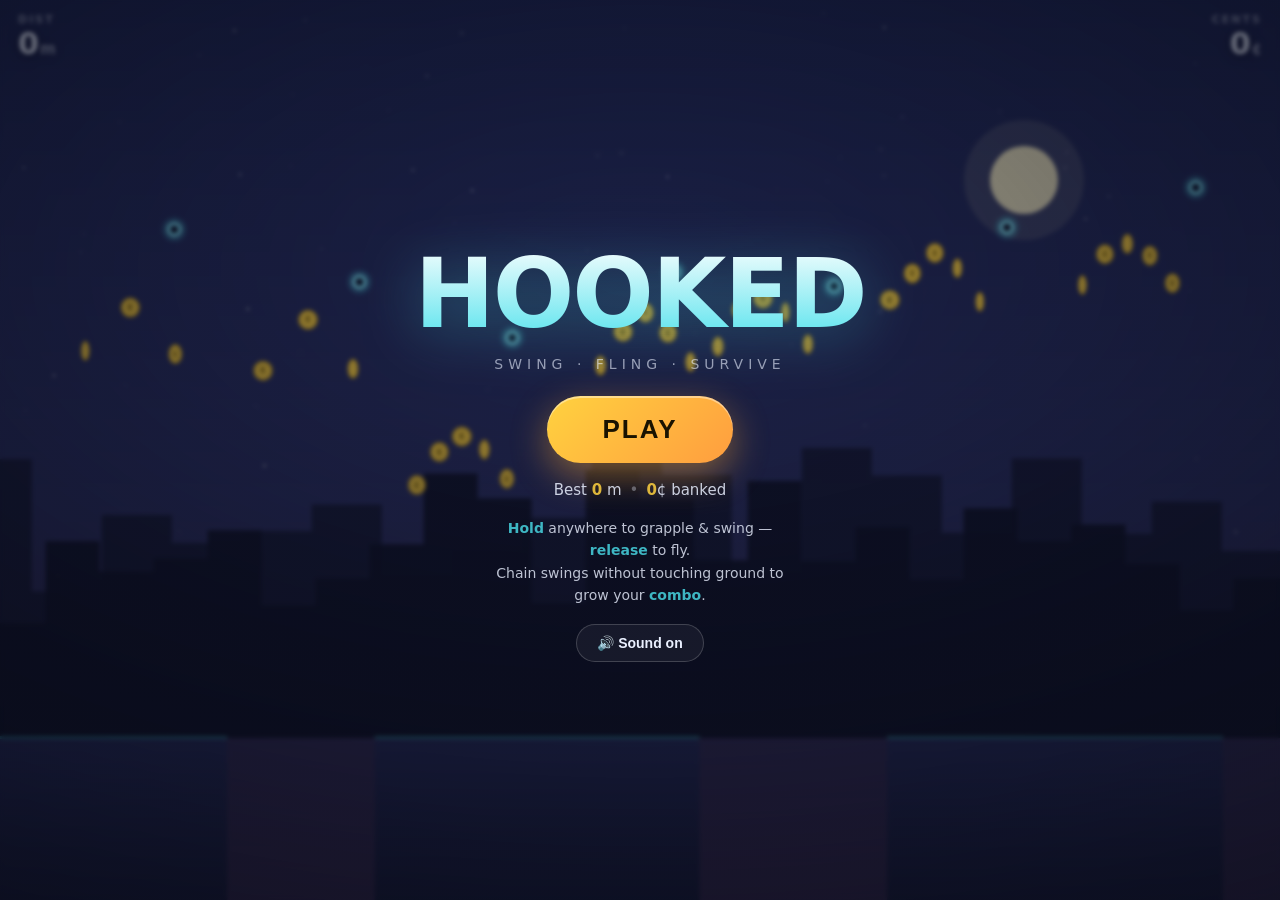
==== index.html @ 2c0d4378 "HOOKED: original endless grapple-swing arcade game A from-scratch, mobile-first canvas game (no fram" ====
<!DOCTYPE html>
<html lang="en">
<head>
  <meta charset="UTF-8" />
  <meta name="viewport" content="width=device-width, initial-scale=1.0, maximum-scale=1.0, user-scalable=no, viewport-fit=cover" />
  <meta name="theme-color" content="#0d1020" />
  <meta name="apple-mobile-web-app-capable" content="yes" />
  <meta name="mobile-web-app-capable" content="yes" />
  <meta name="apple-mobile-web-app-status-bar-style" content="black-translucent" />
  <meta name="description" content="HOOKED — fling yourself across an endless skyline on grappling tethers. Hold to swing, release to fly. One more go." />
  <title>HOOKED</title>
  <link rel="manifest" href="manifest.webmanifest" />
  <link rel="icon" href="icons/icon.svg" type="image/svg+xml" />
  <link rel="apple-touch-icon" href="icons/icon.svg" />
  <link rel="stylesheet" href="style.css" />
</head>
<body>
  <div id="game">
    <canvas id="canvas"></canvas>

    <!-- In-game HUD -->
    <div class="hud" id="hud">
      <div class="hud-row">
        <div class="stat">
          <span class="stat-label">DIST</span>
          <span class="stat-value" id="distVal">0<small>m</small></span>
        </div>
        <div class="stat stat-center">
          <span class="combo-chip hidden" id="comboChip">x1</span>
        </div>
        <div class="stat stat-right">
          <span class="stat-label">CENTS</span>
          <span class="stat-value" id="centsVal">0<small>¢</small></span>
        </div>
      </div>
    </div>

    <!-- Start / Menu -->
    <div class="overlay" id="menu">
      <div class="logo">
        <span class="logo-main">HOOKED</span>
        <span class="logo-sub">swing · fling · survive</span>
      </div>
      <button class="play-btn" id="playBtn">PLAY</button>
      <div class="best-line">
        <span>Best <b id="bestDist">0</b> m</span>
        <span class="dot">•</span>
        <span><b id="bestCents">0</b>¢ banked</span>
      </div>
      <div class="how">
        <b>Hold</b> anywhere to grapple &amp; swing — <b>release</b> to fly.<br/>
        Chain swings without touching ground to grow your <b>combo</b>.
      </div>
      <button class="ghost-btn" id="muteBtn">🔊 Sound on</button>
    </div>

    <!-- Game over -->
    <div class="overlay hidden" id="gameover">
      <div class="go-title" id="goTitle">DOWN YOU GO</div>
      <div class="go-stats">
        <div class="go-stat"><span id="goDist">0</span><small>meters</small></div>
        <div class="go-stat"><span id="goCents">0</span><small>cents</small></div>
        <div class="go-stat"><span id="goCombo">x1</span><small>best chain</small></div>
      </div>
      <div class="go-best hidden" id="goBest">★ NEW BEST ★</div>
      <button class="play-btn" id="retryBtn">GO AGAIN</button>
      <button class="ghost-btn" id="shareBtn">Share score</button>
    </div>

    <div class="hint hidden" id="releaseHint">release!</div>
  </div>

  <button class="install-btn hidden" id="installBtn">⤓ Install</button>
  <div class="toast" id="toast" role="status" aria-live="polite"></div>

  <script src="game.js"></script>
</body>
</html>
---- style.css ----
:root {
  --bg: #0d1020;
  --ink: #eaf0ff;
  --accent: #ffd23f;
  --accent2: #4be1ec;
  --danger: #ff5d73;
  --safe: 0px;
}

* { margin: 0; padding: 0; box-sizing: border-box; -webkit-tap-highlight-color: transparent; }

html, body {
  height: 100%;
  background: var(--bg);
  color: var(--ink);
  font-family: -apple-system, BlinkMacSystemFont, "Segoe UI", system-ui, sans-serif;
  overflow: hidden;
  overscroll-behavior: none;
  touch-action: none;
  user-select: none;
  -webkit-user-select: none;
}

#game {
  position: fixed;
  inset: 0;
  overflow: hidden;
}

#canvas {
  position: absolute;
  inset: 0;
  width: 100%;
  height: 100%;
  display: block;
  touch-action: none;
}

/* ---------- HUD ---------- */
.hud {
  position: absolute;
  top: 0; left: 0; right: 0;
  padding: calc(env(safe-area-inset-top) + 14px) 18px 0;
  pointer-events: none;
  z-index: 5;
}
.hud-row { display: flex; align-items: flex-start; justify-content: space-between; }
.stat { display: flex; flex-direction: column; line-height: 1; }
.stat-center { flex: 1; align-items: center; }
.stat-right { align-items: flex-end; }
.stat-label {
  font-size: 11px; letter-spacing: 2px; font-weight: 700;
  opacity: .55; margin-bottom: 4px;
}
.stat-value {
  font-size: 30px; font-weight: 800;
  font-variant-numeric: tabular-nums;
  text-shadow: 0 2px 12px rgba(0,0,0,.5);
}
.stat-value small { font-size: 15px; opacity: .6; margin-left: 1px; }

.combo-chip {
  margin-top: 2px;
  padding: 6px 14px;
  border-radius: 999px;
  background: linear-gradient(135deg, var(--accent), #ff9d3f);
  color: #2a1d00;
  font-weight: 900;
  font-size: 20px;
  box-shadow: 0 6px 20px rgba(255,160,40,.45);
  transform-origin: center;
  animation: pop .25s ease;
}
@keyframes pop { 0% { transform: scale(.4); } 60% { transform: scale(1.25); } 100% { transform: scale(1); } }

/* ---------- Overlays ---------- */
.overlay {
  position: absolute;
  inset: 0;
  z-index: 10;
  display: flex;
  flex-direction: column;
  align-items: center;
  justify-content: center;
  gap: 18px;
  padding: 28px;
  text-align: center;
  background: radial-gradient(120% 90% at 50% 30%, rgba(13,16,32,.35), rgba(8,10,22,.86));
  backdrop-filter: blur(2px);
  -webkit-backdrop-filter: blur(2px);
  animation: fade .35s ease;
}
@keyframes fade { from { opacity: 0; } to { opacity: 1; } }

.logo { display: flex; flex-direction: column; align-items: center; gap: 6px; margin-bottom: 6px; }
.logo-main {
  font-size: clamp(54px, 18vw, 96px);
  font-weight: 900;
  letter-spacing: -2px;
  background: linear-gradient(180deg, #fff, var(--accent2));
  -webkit-background-clip: text; background-clip: text;
  color: transparent;
  filter: drop-shadow(0 8px 30px rgba(75,225,236,.35));
}
.logo-sub { font-size: 14px; letter-spacing: 5px; text-transform: uppercase; opacity: .6; }

.play-btn {
  pointer-events: auto;
  padding: 18px 56px;
  border: none;
  border-radius: 999px;
  font-size: 26px;
  font-weight: 900;
  letter-spacing: 2px;
  color: #1a1300;
  background: linear-gradient(135deg, var(--accent), #ff9d3f);
  box-shadow: 0 12px 36px rgba(255,170,50,.45), inset 0 2px 0 rgba(255,255,255,.4);
  cursor: pointer;
  transition: transform .12s ease, box-shadow .12s ease;
  animation: breathe 2.4s ease-in-out infinite;
}
.play-btn:active { transform: scale(.94); box-shadow: 0 6px 18px rgba(255,170,50,.4); }
@keyframes breathe { 0%,100% { transform: translateY(0); } 50% { transform: translateY(-5px); } }

.ghost-btn {
  pointer-events: auto;
  padding: 10px 20px;
  border: 1px solid rgba(255,255,255,.18);
  border-radius: 999px;
  background: rgba(255,255,255,.05);
  color: var(--ink);
  font-size: 14px; font-weight: 600;
  cursor: pointer;
}
.ghost-btn:active { background: rgba(255,255,255,.12); }

.best-line { font-size: 15px; opacity: .85; display: flex; gap: 8px; align-items: center; }
.best-line b { color: var(--accent); }
.best-line .dot { opacity: .4; }

.how { font-size: 14px; line-height: 1.6; opacity: .8; max-width: 320px; }
.how b { color: var(--accent2); }

/* ---------- Game over ---------- */
.go-title {
  font-size: clamp(34px, 11vw, 56px);
  font-weight: 900; letter-spacing: -1px;
  color: var(--danger);
  text-shadow: 0 6px 30px rgba(255,93,115,.4);
}
.go-stats { display: flex; gap: 26px; margin: 4px 0 6px; }
.go-stat { display: flex; flex-direction: column; align-items: center; }
.go-stat span { font-size: 40px; font-weight: 900; font-variant-numeric: tabular-nums; }
.go-stat small { font-size: 12px; letter-spacing: 1px; opacity: .55; text-transform: uppercase; }
.go-best {
  font-size: 20px; font-weight: 900; letter-spacing: 2px; color: var(--accent);
  animation: shine 1s ease-in-out infinite;
}
@keyframes shine { 0%,100% { opacity: 1; transform: scale(1); } 50% { opacity: .6; transform: scale(1.06); } }

/* ---------- bits ---------- */
.hint {
  position: absolute;
  bottom: 16%; left: 50%; transform: translateX(-50%);
  font-size: 22px; font-weight: 900; letter-spacing: 3px;
  color: var(--accent); text-transform: uppercase;
  pointer-events: none; z-index: 6;
  animation: blink .6s steps(2,end) infinite;
  text-shadow: 0 2px 16px rgba(0,0,0,.6);
}
@keyframes blink { 50% { opacity: .25; } }

.install-btn {
  position: absolute;
  bottom: calc(env(safe-area-inset-bottom) + 14px); left: 50%;
  transform: translateX(-50%);
  z-index: 11;
  padding: 10px 18px; border: none; border-radius: 999px;
  background: rgba(255,255,255,.12); color: var(--ink);
  font-size: 14px; font-weight: 700; cursor: pointer;
}

.toast {
  position: absolute;
  bottom: calc(env(safe-area-inset-bottom) + 70px); left: 50%;
  transform: translateX(-50%) translateY(20px);
  z-index: 12;
  padding: 10px 18px; border-radius: 12px;
  background: rgba(20,24,44,.95); color: var(--ink);
  font-size: 14px; font-weight: 600;
  opacity: 0; pointer-events: none;
  transition: opacity .25s ease, transform .25s ease;
  box-shadow: 0 10px 30px rgba(0,0,0,.4);
}
.toast.show { opacity: 1; transform: translateX(-50%) translateY(0); }

.hidden { display: none !important; }
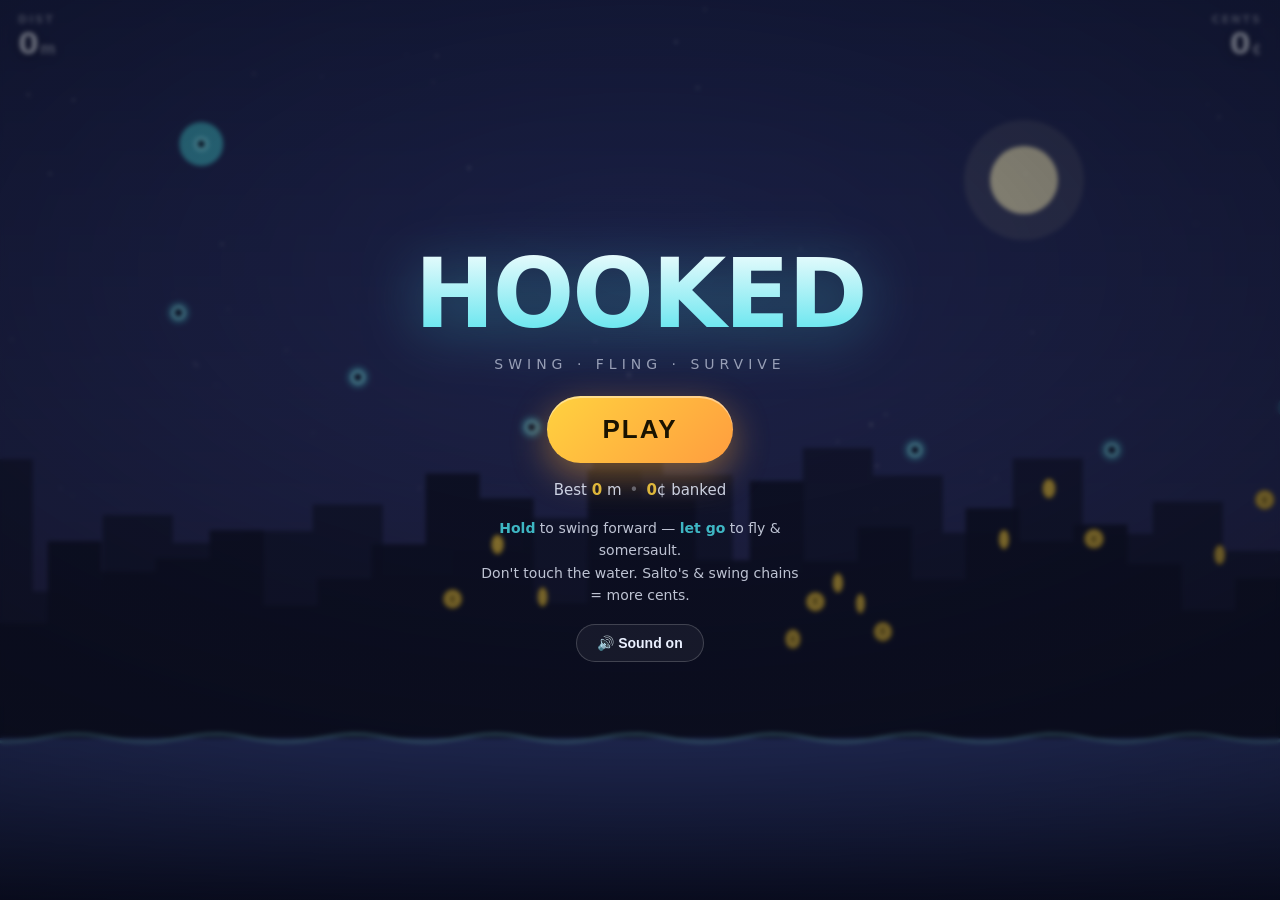
==== commit 14726bef: "feat: airborne swing-feel rework — water below + somersaults Reworks the core feel per playtest feed" ====
--- a/index.html
+++ b/index.html
@@ -48,8 +48,8 @@
         <span><b id="bestCents">0</b>¢ banked</span>
       </div>
       <div class="how">
-        <b>Hold</b> anywhere to grapple &amp; swing — <b>release</b> to fly.<br/>
-        Chain swings without touching ground to grow your <b>combo</b>.
+        <b>Hold</b> to swing forward — <b>let go</b> to fly &amp; somersault.<br/>
+        Don't touch the water. Salto's &amp; swing chains = more cents.
       </div>
       <button class="ghost-btn" id="muteBtn">🔊 Sound on</button>
     </div>
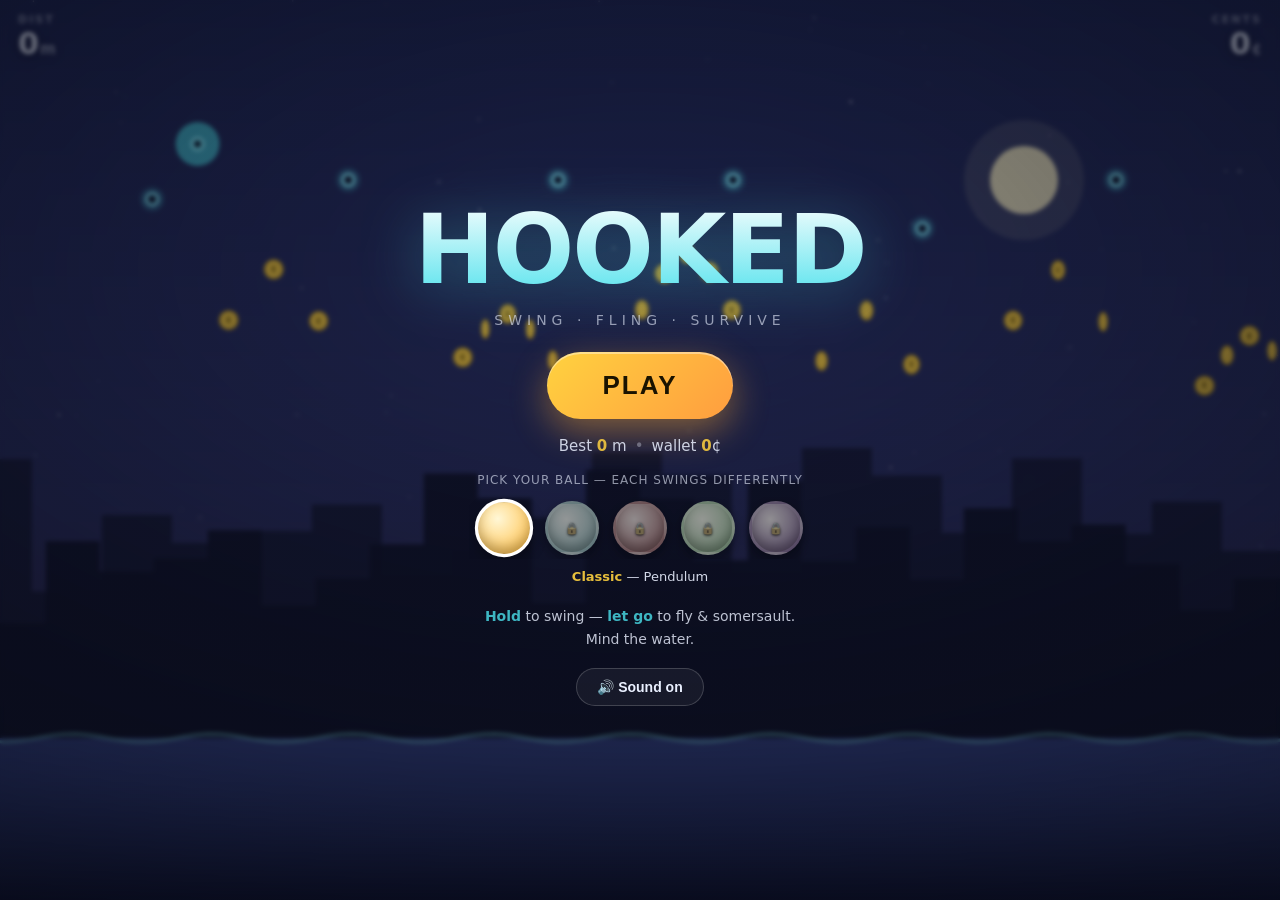
==== commit 83c148a1: "feat: selectable balls with distinct swing TYPES + calmer pace + economy Each ball now initiates a g" ====
--- a/index.html
+++ b/index.html
@@ -45,11 +45,17 @@
       <div class="best-line">
         <span>Best <b id="bestDist">0</b> m</span>
         <span class="dot">•</span>
-        <span><b id="bestCents">0</b>¢ banked</span>
+        <span>wallet <b id="walletVal">0</b>¢</span>
       </div>
+
+      <div class="picker">
+        <div class="picker-title">Pick your ball — each swings differently</div>
+        <div class="skins" id="skins"></div>
+        <div class="skin-desc" id="skinDesc"></div>
+      </div>
+
       <div class="how">
-        <b>Hold</b> to swing forward — <b>let go</b> to fly &amp; somersault.<br/>
-        Don't touch the water. Salto's &amp; swing chains = more cents.
+        <b>Hold</b> to swing — <b>let go</b> to fly &amp; somersault. Mind the water.
       </div>
       <button class="ghost-btn" id="muteBtn">🔊 Sound on</button>
     </div>
@@ -64,7 +70,10 @@
       </div>
       <div class="go-best hidden" id="goBest">★ NEW BEST ★</div>
       <button class="play-btn" id="retryBtn">GO AGAIN</button>
-      <button class="ghost-btn" id="shareBtn">Share score</button>
+      <div class="go-row">
+        <button class="ghost-btn" id="ballsBtn">⚙ Balls</button>
+        <button class="ghost-btn" id="shareBtn">Share</button>
+      </div>
     </div>
 
     <div class="hint hidden" id="releaseHint">release!</div>
--- a/style.css
+++ b/style.css
@@ -141,6 +141,39 @@
 .how { font-size: 14px; line-height: 1.6; opacity: .8; max-width: 320px; }
 .how b { color: var(--accent2); }
 
+/* ---------- ball picker ---------- */
+.picker { display: flex; flex-direction: column; align-items: center; gap: 10px; width: 100%; max-width: 360px; }
+.picker-title { font-size: 12px; letter-spacing: 1px; text-transform: uppercase; opacity: .6; }
+.skins {
+  display: flex; gap: 14px; padding: 4px 8px;
+  max-width: 100%; overflow-x: auto; pointer-events: auto;
+  scrollbar-width: none;
+}
+.skins::-webkit-scrollbar { display: none; }
+.skin {
+  position: relative;
+  flex: 0 0 auto;
+  width: 54px; height: 54px; border-radius: 50%;
+  border: 3px solid transparent;
+  cursor: pointer;
+  display: flex; align-items: center; justify-content: center;
+  transition: transform .12s ease;
+  box-shadow: inset 0 -6px 10px rgba(0,0,0,.25), 0 4px 12px rgba(0,0,0,.35);
+}
+.skin:active { transform: scale(.92); }
+.skin.selected { border-color: #fff; transform: scale(1.08); }
+.skin.locked { filter: grayscale(.7) brightness(.6); }
+.skin .lock {
+  position: absolute; inset: 0;
+  display: flex; align-items: center; justify-content: center;
+  font-size: 11px; font-weight: 800; color: #fff;
+  text-shadow: 0 1px 3px rgba(0,0,0,.8);
+}
+.skin-desc { font-size: 13px; min-height: 18px; opacity: .9; text-align: center; }
+.skin-desc b { color: var(--accent); }
+
+.go-row { display: flex; gap: 10px; }
+
 /* ---------- Game over ---------- */
 .go-title {
   font-size: clamp(34px, 11vw, 56px);
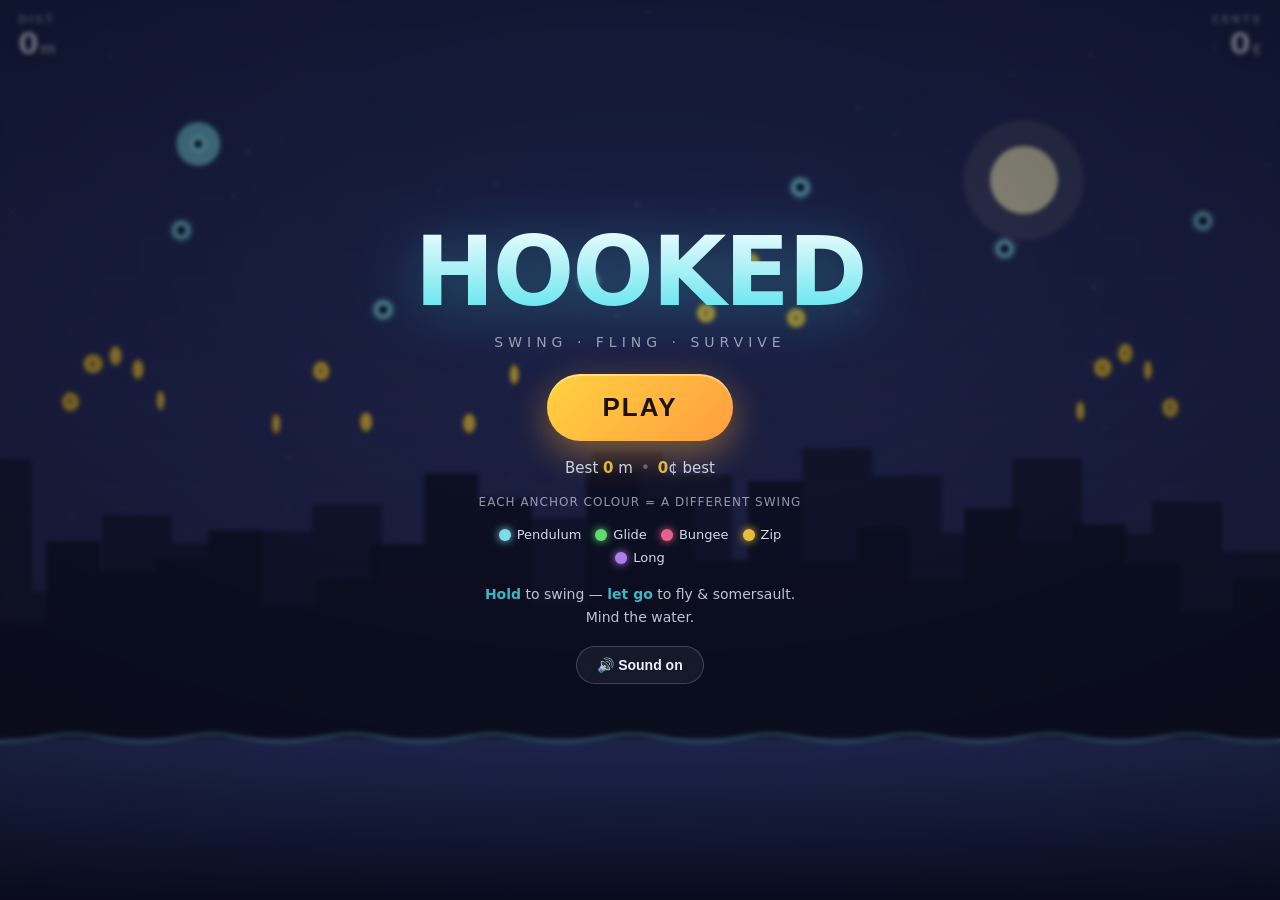
==== commit 9475b11e: "feat: swing types live on the anchors, not the ball; cap fast-tap speed Per feedback: variety now co" ====
--- a/index.html
+++ b/index.html
@@ -45,14 +45,11 @@
       <div class="best-line">
         <span>Best <b id="bestDist">0</b> m</span>
         <span class="dot">•</span>
-        <span>wallet <b id="walletVal">0</b>¢</span>
+        <span><b id="bestCents">0</b>¢ best</span>
       </div>
 
-      <div class="picker">
-        <div class="picker-title">Pick your ball — each swings differently</div>
-        <div class="skins" id="skins"></div>
-        <div class="skin-desc" id="skinDesc"></div>
-      </div>
+      <div class="picker-title">Each anchor colour = a different swing</div>
+      <div class="legend" id="legend"></div>
 
       <div class="how">
         <b>Hold</b> to swing — <b>let go</b> to fly &amp; somersault. Mind the water.
@@ -70,10 +67,7 @@
       </div>
       <div class="go-best hidden" id="goBest">★ NEW BEST ★</div>
       <button class="play-btn" id="retryBtn">GO AGAIN</button>
-      <div class="go-row">
-        <button class="ghost-btn" id="ballsBtn">⚙ Balls</button>
-        <button class="ghost-btn" id="shareBtn">Share</button>
-      </div>
+      <button class="ghost-btn" id="shareBtn">Share score</button>
     </div>
 
     <div class="hint hidden" id="releaseHint">release!</div>
--- a/style.css
+++ b/style.css
@@ -141,38 +141,14 @@
 .how { font-size: 14px; line-height: 1.6; opacity: .8; max-width: 320px; }
 .how b { color: var(--accent2); }
 
-/* ---------- ball picker ---------- */
-.picker { display: flex; flex-direction: column; align-items: center; gap: 10px; width: 100%; max-width: 360px; }
+/* ---------- anchor-type legend ---------- */
 .picker-title { font-size: 12px; letter-spacing: 1px; text-transform: uppercase; opacity: .6; }
-.skins {
-  display: flex; gap: 14px; padding: 4px 8px;
-  max-width: 100%; overflow-x: auto; pointer-events: auto;
-  scrollbar-width: none;
-}
-.skins::-webkit-scrollbar { display: none; }
-.skin {
-  position: relative;
-  flex: 0 0 auto;
-  width: 54px; height: 54px; border-radius: 50%;
-  border: 3px solid transparent;
-  cursor: pointer;
-  display: flex; align-items: center; justify-content: center;
-  transition: transform .12s ease;
-  box-shadow: inset 0 -6px 10px rgba(0,0,0,.25), 0 4px 12px rgba(0,0,0,.35);
-}
-.skin:active { transform: scale(.92); }
-.skin.selected { border-color: #fff; transform: scale(1.08); }
-.skin.locked { filter: grayscale(.7) brightness(.6); }
-.skin .lock {
-  position: absolute; inset: 0;
-  display: flex; align-items: center; justify-content: center;
-  font-size: 11px; font-weight: 800; color: #fff;
-  text-shadow: 0 1px 3px rgba(0,0,0,.8);
-}
-.skin-desc { font-size: 13px; min-height: 18px; opacity: .9; text-align: center; }
-.skin-desc b { color: var(--accent); }
-
-.go-row { display: flex; gap: 10px; }
+.legend {
+  display: flex; flex-wrap: wrap; gap: 8px 14px;
+  justify-content: center; max-width: 340px;
+}
+.legend .leg { display: flex; align-items: center; gap: 6px; font-size: 13px; opacity: .9; }
+.legend .dot2 { width: 12px; height: 12px; border-radius: 50%; box-shadow: 0 0 8px currentColor; }
 
 /* ---------- Game over ---------- */
 .go-title {
